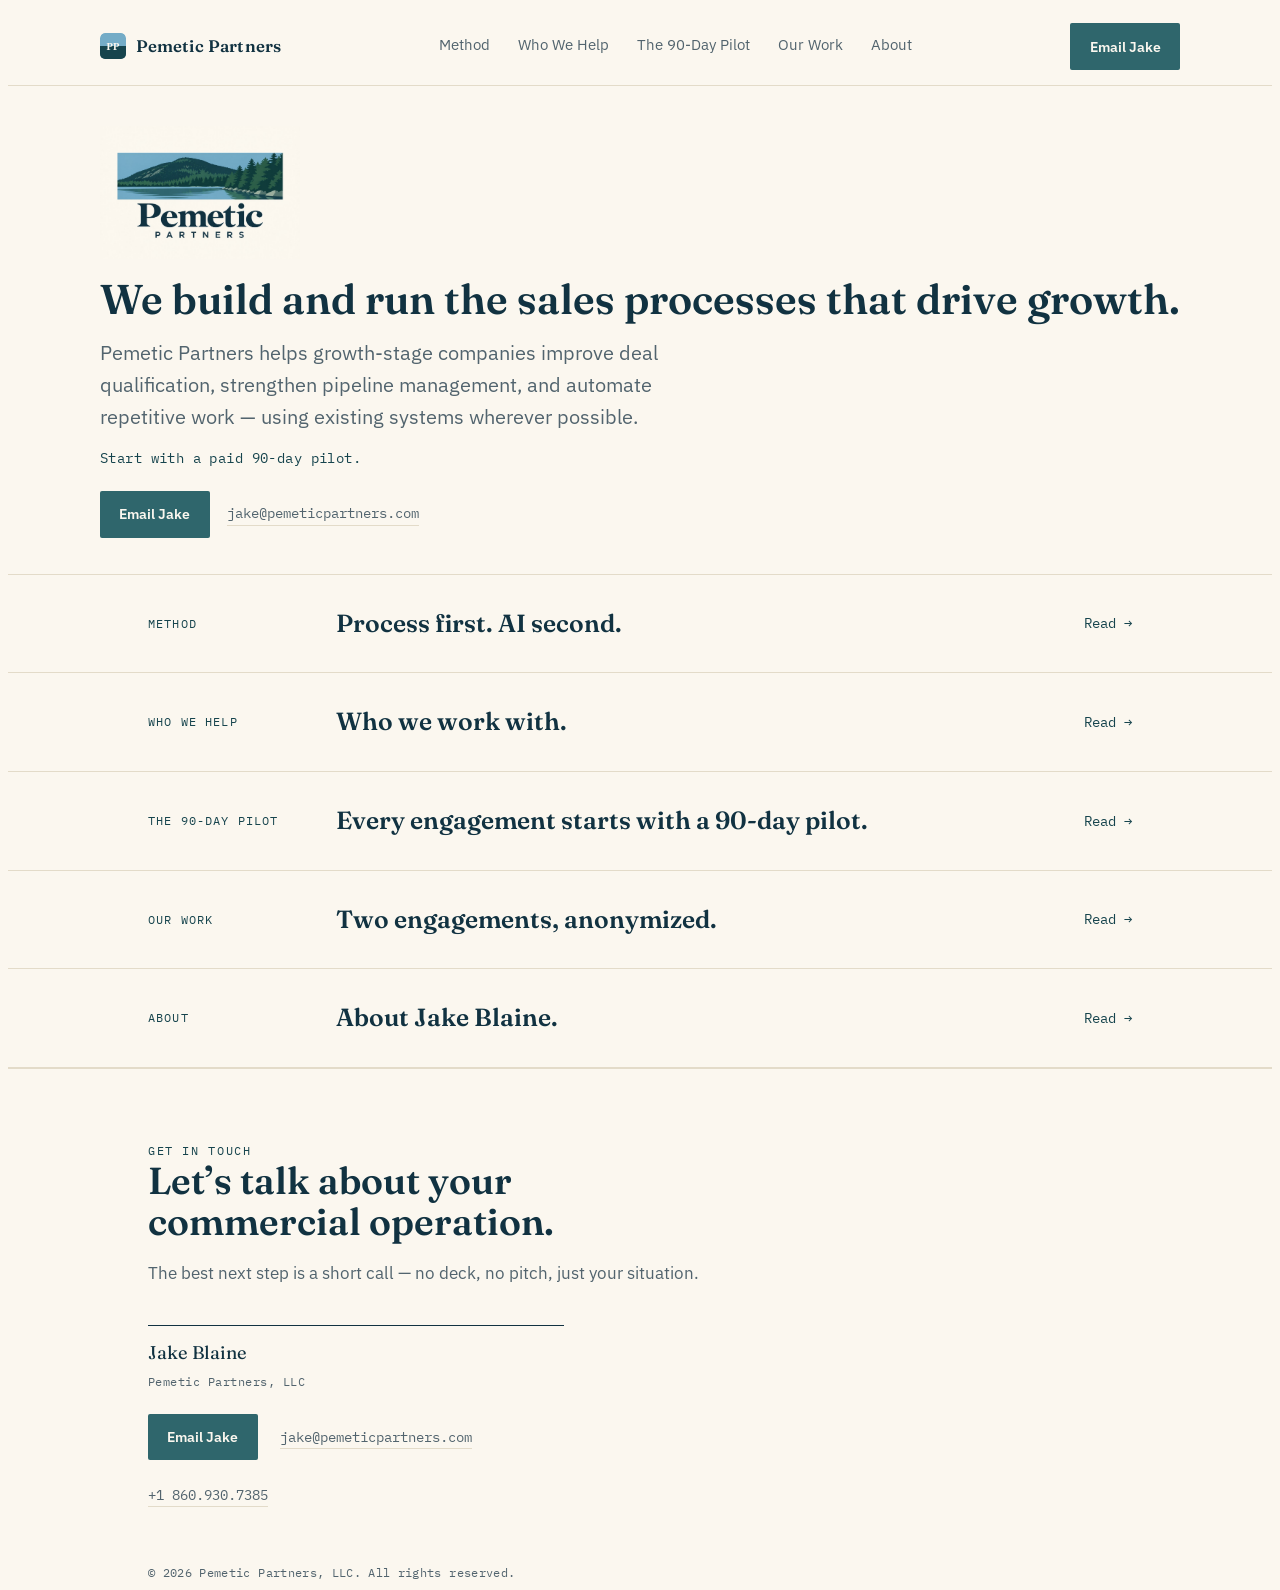
==== index.html @ e80853d9 "Add mobile menu, rename Scope/Engagement nav labels, Email Jake CTAs, shrink hero logo, new homepage" ====
<!DOCTYPE html>
<html lang="en">
<head>
<meta charset="UTF-8">
<meta name="viewport" content="width=device-width, initial-scale=1">
<title>Pemetic Partners</title>
<meta name="description" content="Pemetic Partners helps growth-stage companies improve deal qualification, strengthen pipeline management, and automate repetitive work. Start with a paid 90-day pilot.">
<link rel="icon" type="image/svg+xml" href="/favicon.svg">
<link rel="canonical" href="https://pemeticpartners.com/">
<meta property="og:type" content="website">
<meta property="og:url" content="https://pemeticpartners.com/">
<meta property="og:title" content="Pemetic Partners">
<meta property="og:description" content="We build and run the sales processes that drive growth. Start with a paid 90-day pilot.">
<meta property="og:image" content="https://pemeticpartners.com/og-image.jpg">
<meta name="twitter:card" content="summary_large_image">
<meta name="twitter:title" content="Pemetic Partners">
<meta name="twitter:description" content="We build and run the sales processes that drive growth. Start with a paid 90-day pilot.">
<meta name="twitter:image" content="https://pemeticpartners.com/og-image.jpg">
<link rel="stylesheet" href="https://fonts.googleapis.com/css2?family=Fraunces:ital,wght@0,400;0,500;0,600;0,700;1,500&family=IBM+Plex+Sans:wght@400;500;600&family=IBM+Plex+Mono:wght@400;500&display=swap">
<link rel="stylesheet" href="/style.css">
</head>
<body>

<nav class="nav">
  <input type="checkbox" id="menu-toggle" class="menu-toggle-input">
  <div class="shell nav-inner">
    <a class="wordmark" href="/">
      <svg width="26" height="26" viewBox="0 0 64 64" aria-hidden="true"><rect width="64" height="64" rx="12" fill="#74ACC7"/><rect y="32" width="64" height="32" fill="#16444D"/><text x="32" y="43" font-family="Georgia, 'Times New Roman', serif" font-weight="700" font-size="26" fill="#FBF7EF" text-anchor="middle">PP</text></svg>
      Pemetic Partners
    </a>
    <div class="navlinks">
      <a href="/method.html">Method</a>
      <a href="/scope.html">Who We Help</a>
      <a href="/engagement.html">The 90-Day Pilot</a>
      <a href="/work.html">Our Work</a>
      <a href="/about.html">About</a>
    </div>
    <div class="nav-actions">
      <a class="btn btn-primary" href="mailto:jake@pemeticpartners.com?subject=Intro%20call">Email Jake</a>
      <label for="menu-toggle" class="menu-toggle-btn" aria-label="Open menu"><span></span><span></span><span></span></label>
    </div>
  </div>
  <div class="mobile-menu">
    <a href="/method.html">Method</a>
    <a href="/scope.html">Who We Help</a>
    <a href="/engagement.html">The 90-Day Pilot</a>
    <a href="/work.html">Our Work</a>
    <a href="/about.html">About</a>
  </div>
</nav>

<main>
  <section class="hero shell">
    <img class="hero-logo" src="/logo.jpg" alt="Pemetic Partners" width="1100" height="733">
    <h1>We build and run the sales processes that drive growth.</h1>
    <p class="prose">Pemetic Partners helps growth-stage companies improve deal qualification, strengthen pipeline management, and automate repetitive work &mdash; using existing systems wherever possible.</p>
    <p class="hero-support">Start with a paid 90-day pilot.</p>
    <div class="hero-cta">
      <a class="btn btn-primary" href="mailto:jake@pemeticpartners.com?subject=Intro%20call">Email Jake</a>
      <a class="mail" href="mailto:jake@pemeticpartners.com">jake@pemeticpartners.com</a>
    </div>
  </section>

  <div class="teasers">
    <a class="teaser" href="/method.html">
      <div class="shell teaser-inner">
        <p class="exhibit-label">Method</p>
        <h2>Process first. AI second.</h2>
        <span class="teaser-arrow">Read &rarr;</span>
      </div>
    </a>
    <a class="teaser" href="/scope.html">
      <div class="shell teaser-inner">
        <p class="exhibit-label">Who We Help</p>
        <h2>Who we work with.</h2>
        <span class="teaser-arrow">Read &rarr;</span>
      </div>
    </a>
    <a class="teaser" href="/engagement.html">
      <div class="shell teaser-inner">
        <p class="exhibit-label">The 90-Day Pilot</p>
        <h2>Every engagement starts with a 90-day pilot.</h2>
        <span class="teaser-arrow">Read &rarr;</span>
      </div>
    </a>
    <a class="teaser" href="/work.html">
      <div class="shell teaser-inner">
        <p class="exhibit-label">Our Work</p>
        <h2>Two engagements, anonymized.</h2>
        <span class="teaser-arrow">Read &rarr;</span>
      </div>
    </a>
    <a class="teaser" href="/about.html">
      <div class="shell teaser-inner">
        <p class="exhibit-label">About</p>
        <h2>About Jake Blaine.</h2>
        <span class="teaser-arrow">Read &rarr;</span>
      </div>
    </a>
  </div>

  <section class="closing">
    <div class="shell">
      <p class="eyebrow">Get in touch</p>
      <h2>Let&rsquo;s talk about your commercial operation.</h2>
      <p class="prose">The best next step is a short call &mdash; no deck, no pitch, just your situation.</p>
      <div class="sig">
        <div class="sig-line">
          <p class="sig-name">Jake Blaine</p>
          <p class="sig-role">Pemetic Partners, LLC</p>
        </div>
        <div class="contact-links">
          <a class="btn btn-primary" href="mailto:jake@pemeticpartners.com?subject=Intro%20call">Email Jake</a>
          <a class="plain" href="mailto:jake@pemeticpartners.com">jake@pemeticpartners.com</a>
          <a class="plain" href="tel:+18609307385">+1&nbsp;860.930.7385</a>
        </div>
      </div>
    </div>
  </section>
</main>

<footer class="shell">
  <p>&copy; 2026 Pemetic Partners, LLC. All rights reserved.</p>
</footer>

</body>
</html>
---- style.css ----
:root{
  --bg:#FBF7EF;
  --bg-raised:#F1E9D8;
  --ink:#113241;
  --ink-soft:#52646E;
  --rule:#E3DBC9;
  --brass:#2F666C;
  --brass-strong:#16444D;
  --accent-wash:#DCE7E6;
  --on-brass:#FBF7EF;

  --font-display:'Fraunces','Iowan Old Style','Palatino Linotype',Georgia,serif;
  --font-body:'IBM Plex Sans',-apple-system,BlinkMacSystemFont,'Segoe UI',Roboto,Helvetica,Arial,sans-serif;
  --font-mono:'IBM Plex Mono',SFMono-Regular,Menlo,Consolas,'Liberation Mono',monospace;

  --fs-eyebrow:0.72rem;
  --fs-small:0.875rem;
  --fs-body:1.0625rem;
  --fs-lead:1.22rem;
  --fs-h2:clamp(1.55rem,1.15rem + 1.7vw,2.35rem);
  --fs-h1:clamp(1.75rem,1.4rem + 1.6vw,2.6rem);
  --fs-stat:clamp(1.9rem,1.5rem + 1.4vw,2.6rem);
}
@media (prefers-color-scheme: dark){
  :root:not([data-theme="light"]){
    --bg:#0F1D24;
    --bg-raised:#172930;
    --ink:#EDE7DA;
    --ink-soft:#A9BCC2;
    --rule:#2A3F47;
    --brass:#6FB0AE;
    --brass-strong:#8FCCC0;
    --accent-wash:#1B2E33;
    --on-brass:#0F1D24;
  }
}
:root[data-theme="dark"]{
  --bg:#0F1D24;
  --bg-raised:#172930;
  --ink:#EDE7DA;
  --ink-soft:#A9BCC2;
  --rule:#2A3F47;
  --brass:#6FB0AE;
  --brass-strong:#8FCCC0;
  --accent-wash:#1B2E33;
  --on-brass:#0F1D24;
}

*{box-sizing:border-box;}
body{
  background:var(--bg);
  color:var(--ink);
  font-family:var(--font-body);
  font-size:var(--fs-body);
  line-height:1.65;
  -webkit-font-smoothing:antialiased;
}
h1,h2,h3{
  font-family:var(--font-display);
  color:var(--ink);
  text-wrap:balance;
  line-height:1.1;
  margin:0;
}
h1{font-size:var(--fs-h1);font-weight:600;}
h2{font-size:var(--fs-h2);font-weight:600;}
h3{font-size:clamp(1.15rem,1rem + 0.6vw,1.4rem);font-weight:500;}
p{margin:0;}
a{color:inherit;}
a:focus-visible,button:focus-visible{outline:2px solid var(--brass-strong);outline-offset:3px;}
.prose{max-width:38rem;}
.prose + .prose{margin-top:1.1rem;}

.eyebrow{
  font-family:var(--font-mono);
  font-size:var(--fs-eyebrow);
  letter-spacing:0.14em;
  text-transform:uppercase;
  color:var(--brass-strong);
}

.shell{max-width:1080px;margin:0 auto;padding:0 clamp(1.25rem,4vw,3rem);}

/* ---------- nav ---------- */
.nav{
  position:sticky;top:0;z-index:10;
  background:var(--bg);
  border-bottom:1px solid var(--rule);
}
.nav-inner{
  display:flex;align-items:center;justify-content:space-between;
  padding:0.95rem 0;
}
.wordmark{
  font-family:var(--font-display);font-weight:600;font-size:1.05rem;
  letter-spacing:0.01em;text-decoration:none;
  display:inline-flex;align-items:center;gap:0.6rem;
}
.wordmark svg{flex:none;border-radius:5px;}
.hero-logo{width:200px;max-width:55%;height:auto;display:block;margin-bottom:1.1rem;border-radius:2px;}
.navlinks{display:flex;gap:1.75rem;align-items:center;font-size:0.92rem;}
.navlinks a{text-decoration:none;color:var(--ink-soft);position:relative;padding-bottom:0.2rem;}
.navlinks a::after{
  content:"";position:absolute;left:0;right:0;bottom:0;height:1px;
  background:var(--brass-strong);transform:scaleX(0);transform-origin:left;
  transition:transform 0.2s ease;
}
.navlinks a:hover::after,.navlinks a:focus-visible::after,.navlinks a[aria-current="page"]::after{transform:scaleX(1);}
.navlinks a[aria-current="page"]{color:var(--ink);}

/* ---------- mobile menu ---------- */
.nav-actions{display:flex;align-items:center;gap:1rem;}
.menu-toggle-input{display:none;}
.menu-toggle-btn{
  display:none;flex-direction:column;justify-content:center;gap:5px;
  width:32px;height:32px;cursor:pointer;flex:none;
}
.menu-toggle-btn span{display:block;height:2px;width:100%;background:var(--ink);border-radius:1px;transition:transform 0.2s ease,opacity 0.2s ease;}
.mobile-menu{display:none;flex-direction:column;border-top:1px solid var(--rule);}
.mobile-menu a{
  padding:0.95rem clamp(1.25rem,4vw,3rem);text-decoration:none;color:var(--ink);
  border-bottom:1px solid var(--rule);font-size:1rem;
}
.mobile-menu a[aria-current="page"]{color:var(--brass-strong);font-weight:600;}
.menu-toggle-input:checked ~ .mobile-menu{display:flex;}
.menu-toggle-input:checked ~ .shell .menu-toggle-btn span:nth-child(1){transform:translateY(7px) rotate(45deg);}
.menu-toggle-input:checked ~ .shell .menu-toggle-btn span:nth-child(2){opacity:0;}
.menu-toggle-input:checked ~ .shell .menu-toggle-btn span:nth-child(3){transform:translateY(-7px) rotate(-45deg);}

@media (max-width:760px){
  .navlinks{display:none;}
  .menu-toggle-btn{display:flex;}
}

.btn{
  font-family:var(--font-body);font-size:0.9rem;font-weight:600;
  text-decoration:none;display:inline-flex;align-items:center;gap:0.5rem;
  padding:0.65rem 1.15rem;border-radius:2px;border:1px solid transparent;
  transition:background 0.18s ease,color 0.18s ease,border-color 0.18s ease;
  white-space:nowrap;
}
.btn-primary{background:var(--brass);color:var(--on-brass);}
.btn-primary:hover{background:var(--brass-strong);color:var(--on-brass);}
.btn-ghost{background:transparent;color:var(--ink);border-color:var(--rule);}
.btn-ghost:hover{border-color:var(--brass-strong);color:var(--brass-strong);}

/* ---------- hero ---------- */
.hero{position:relative;padding:clamp(1.5rem,4vw,2.5rem) 0 clamp(1.5rem,3.5vw,2.25rem);}
.hero-eyebrow{opacity:0;animation:rise 0.6s ease-out 0.05s forwards;}
.hero h1{margin-top:0.6rem;max-width:42ch;opacity:0;animation:rise 0.6s ease-out 0.18s forwards;}
.hero .prose{margin-top:0.9rem;font-size:var(--fs-lead);color:var(--ink-soft);opacity:0;animation:rise 0.6s ease-out 0.3s forwards;}
.hero-support{
  margin-top:0.85rem;font-family:var(--font-mono);font-size:0.88rem;
  letter-spacing:0.03em;color:var(--brass-strong);opacity:0;animation:rise 0.6s ease-out 0.36s forwards;
}
.hero-cta{margin-top:1.3rem;display:flex;flex-wrap:wrap;gap:1.1rem;align-items:center;opacity:0;animation:rise 0.6s ease-out 0.42s forwards;}
.hero-cta .mail{font-family:var(--font-mono);font-size:0.88rem;color:var(--ink-soft);text-decoration:none;border-bottom:1px solid var(--rule);}
.hero-cta .mail:hover{color:var(--brass-strong);border-color:var(--brass-strong);}
@keyframes rise{from{opacity:0;transform:translateY(10px);}to{opacity:1;transform:translateY(0);}}
@media (prefers-reduced-motion: reduce){
  .hero-eyebrow,.hero h1,.hero .prose,.hero-cta{animation:none;opacity:1;}
}

/* ---------- exhibits ---------- */
.exhibit{border-top:1px solid var(--rule);padding:clamp(2.4rem,6vw,3.6rem) 0;}
.exhibit-grid{display:grid;grid-template-columns:140px minmax(0,1fr);gap:clamp(1.5rem,4vw,3rem);}
@media (max-width:760px){ .exhibit-grid{grid-template-columns:1fr;gap:1rem;} }
.exhibit-label{font-family:var(--font-mono);font-size:0.72rem;letter-spacing:0.1em;text-transform:uppercase;color:var(--brass-strong);line-height:1.5;}
.exhibit h2{margin-bottom:1rem;}

/* ---------- page header (subpages) ---------- */
.page-header{padding:clamp(2.8rem,7vw,4.5rem) 0 clamp(1.5rem,4vw,2rem);}
.page-header .eyebrow{margin-bottom:0.7rem;}
.back-link{
  display:inline-block;margin-top:1.6rem;font-family:var(--font-mono);font-size:0.85rem;
  color:var(--ink-soft);text-decoration:none;border-bottom:1px solid var(--rule);
}
.back-link:hover{color:var(--brass-strong);border-color:var(--brass-strong);}

/* ---------- home teaser list ---------- */
.teasers{border-top:1px solid var(--rule);}
.teaser{
  border-bottom:1px solid var(--rule);
  padding:clamp(1.6rem,4vw,2.2rem) 0;
  text-decoration:none;display:block;color:inherit;
}
.teaser-inner{
  display:grid;grid-template-columns:140px minmax(0,1fr) auto;
  grid-template-areas:"label h2 arrow";
  gap:clamp(1.5rem,4vw,3rem);align-items:center;
}
.teaser-inner > .exhibit-label{grid-area:label;}
.teaser-inner > h2{grid-area:h2;}
.teaser-inner > .teaser-arrow{grid-area:arrow;}
@media (max-width:760px){
  .teaser-inner{
    grid-template-columns:1fr auto;
    grid-template-areas:"label label" "h2 arrow";
    gap:0.35rem 0.75rem;
  }
}
.teaser h2{font-size:clamp(1.2rem,1rem + 1vw,1.55rem);transition:color 0.18s ease;}
.teaser:hover h2{color:var(--brass-strong);}
.teaser-arrow{font-family:var(--font-mono);font-size:0.85rem;color:var(--brass-strong);white-space:nowrap;}

/* scope */
.scope-list{list-style:none;margin:0.4rem 0 0;padding:0;max-width:42rem;display:flex;flex-direction:column;gap:0.85rem;}
.scope-list li{display:grid;grid-template-columns:1.1rem 1fr;gap:0.7rem;color:var(--ink-soft);}
.scope-list li::before{content:"—";font-family:var(--font-mono);color:var(--brass-strong);}

/* engagement */
.stamp{
  margin:1.7rem 0 1.7rem;max-width:42rem;
  border:1px solid var(--rule);border-left:3px solid var(--brass);
  background:var(--bg-raised);padding:1.15rem 1.35rem;
}
.stamp p{font-style:italic;color:var(--ink);font-size:1.02rem;line-height:1.55;}

/* proof */
.case{margin-top:0;padding-top:2.2rem;}
.case + .case{margin-top:2.6rem;border-top:1px solid var(--rule);padding-top:2.6rem;}
.case-tag{font-family:var(--font-mono);font-size:0.72rem;letter-spacing:0.08em;text-transform:uppercase;color:var(--ink-soft);}
.case h3{margin-top:0.55rem;font-size:1.3rem;max-width:36ch;}
.stat-row{display:flex;flex-wrap:wrap;gap:2.2rem;margin:1.3rem 0 1.5rem;}
.stat{border-top:1px solid var(--brass);padding-top:0.5rem;min-width:9rem;}
.stat b{display:block;font-family:var(--font-mono);font-variant-numeric:tabular-nums;font-size:var(--fs-stat);color:var(--ink);font-weight:500;}
.stat span{display:block;font-size:var(--fs-small);color:var(--ink-soft);margin-top:0.2rem;}
.case p{max-width:44rem;color:var(--ink-soft);margin-top:1rem;}
.note{
  margin-top:1.1rem;max-width:44rem;padding-left:1rem;border-left:2px solid var(--brass);
}
.note p{font-style:italic;color:var(--ink-soft);}
.note .tag{font-family:var(--font-mono);font-size:0.68rem;letter-spacing:0.1em;text-transform:uppercase;color:var(--brass-strong);display:block;margin-bottom:0.35rem;font-style:normal;}

/* principal */
.principal p{max-width:42rem;}
.principal-body{display:flex;gap:2rem;align-items:flex-start;flex-wrap:wrap;}
.principal-photo{width:150px;flex:none;border-radius:2px;filter:grayscale(0.15);}
.principal-text{flex:1 1 26rem;min-width:0;}

/* signature / contact */
.closing{border-top:1px solid var(--rule);padding:clamp(3rem,7vw,4.5rem) 0 clamp(2.5rem,5vw,3.5rem);}
.closing h2{max-width:20ch;}
.closing .prose{margin-top:1rem;color:var(--ink-soft);}
.sig{margin-top:2.4rem;max-width:26rem;}
.sig-line{border-top:1px solid var(--ink);padding-top:0.75rem;}
.sig-name{font-family:var(--font-display);font-size:1.15rem;}
.sig-role{font-family:var(--font-mono);font-size:0.78rem;color:var(--ink-soft);letter-spacing:0.04em;margin-top:0.15rem;}
.contact-links{margin-top:1.4rem;display:flex;flex-wrap:wrap;gap:1.4rem;align-items:center;}
.contact-links a.plain{font-family:var(--font-mono);font-size:0.9rem;color:var(--ink-soft);text-decoration:none;border-bottom:1px solid var(--rule);}
.contact-links a.plain:hover{color:var(--brass-strong);border-color:var(--brass-strong);}

footer{padding:1.6rem 0 2.4rem;}
footer p{font-family:var(--font-mono);font-size:0.72rem;color:var(--ink-soft);letter-spacing:0.03em;}
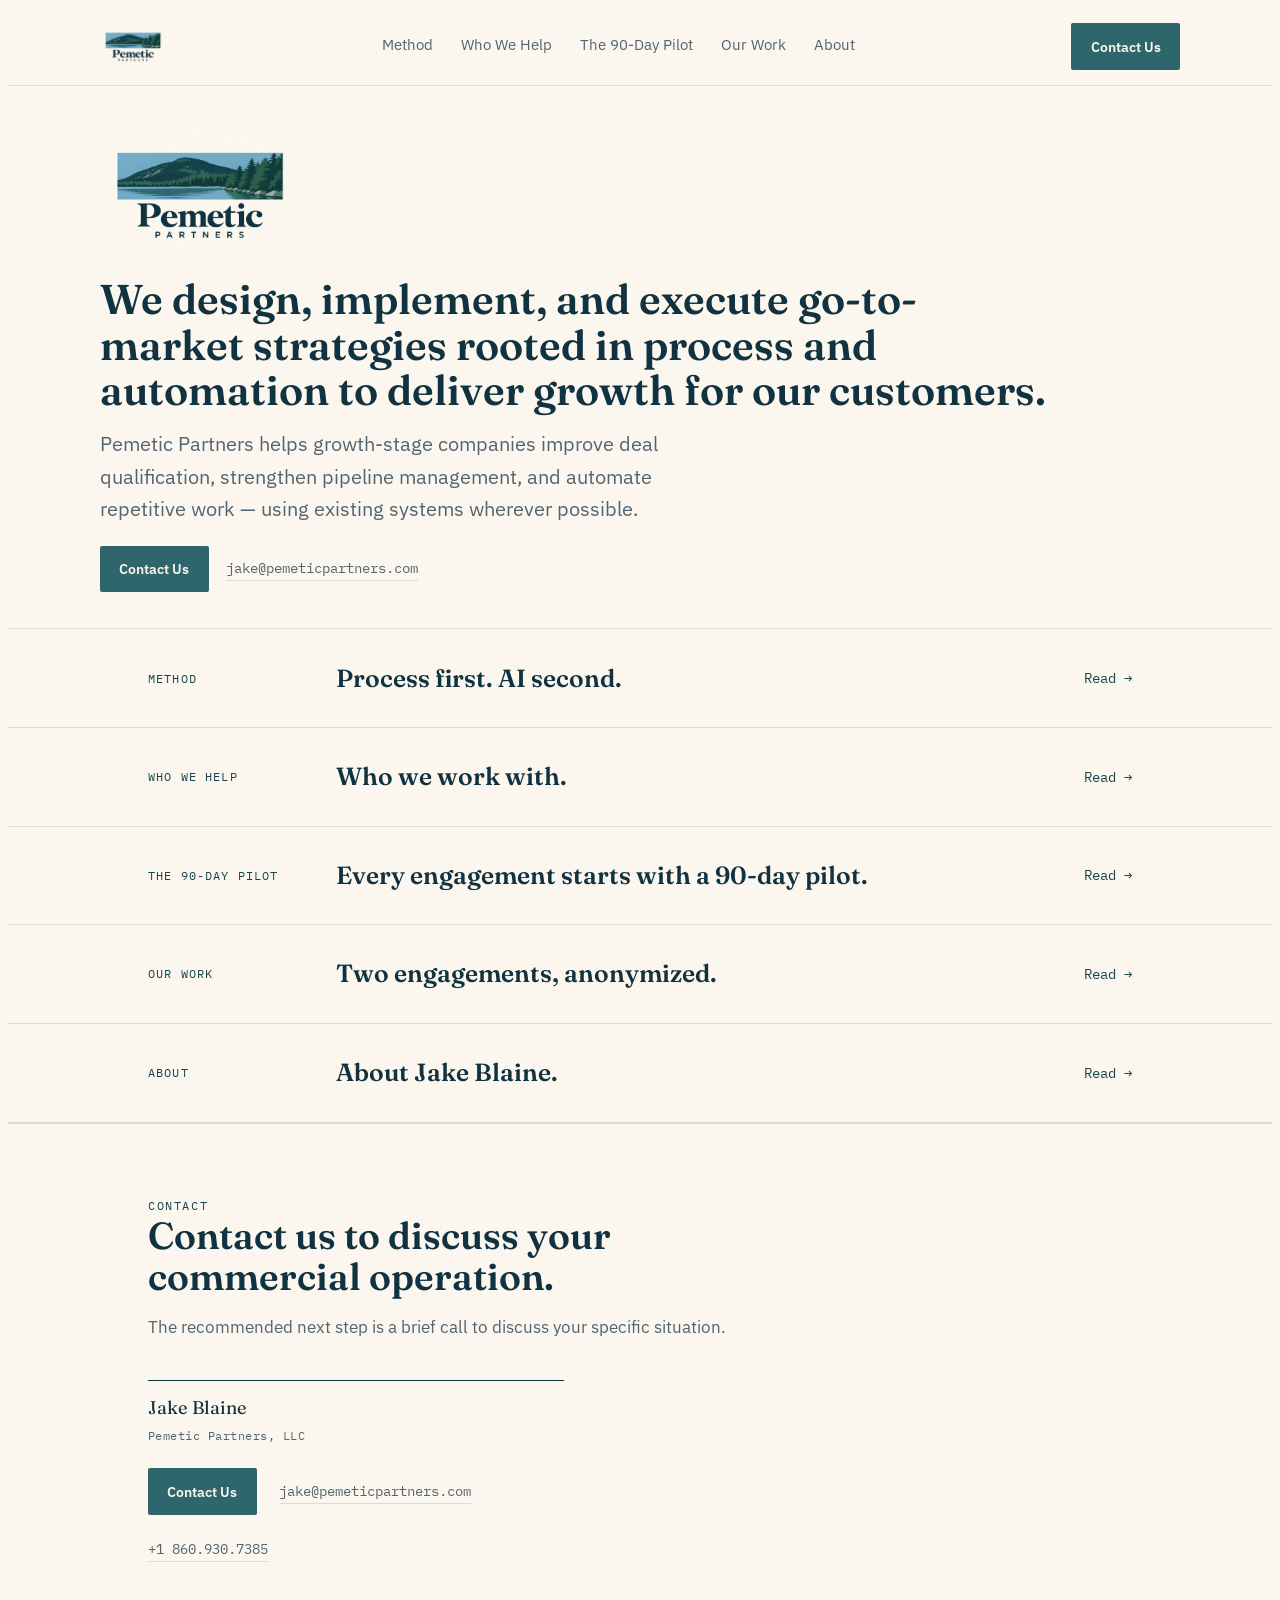
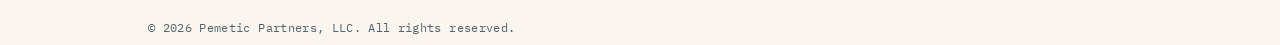
==== commit 1460a9c6: "Swap nav monogram for full logo, Contact Us CTAs, new headline, move pilot line off homepage, formal" ====
--- a/index.html
+++ b/index.html
@@ -4,17 +4,17 @@
 <meta charset="UTF-8">
 <meta name="viewport" content="width=device-width, initial-scale=1">
 <title>Pemetic Partners</title>
-<meta name="description" content="Pemetic Partners helps growth-stage companies improve deal qualification, strengthen pipeline management, and automate repetitive work. Start with a paid 90-day pilot.">
+<meta name="description" content="Pemetic Partners helps growth-stage companies improve deal qualification, strengthen pipeline management, and automate repetitive work — using existing systems wherever possible.">
 <link rel="icon" type="image/svg+xml" href="/favicon.svg">
 <link rel="canonical" href="https://pemeticpartners.com/">
 <meta property="og:type" content="website">
 <meta property="og:url" content="https://pemeticpartners.com/">
 <meta property="og:title" content="Pemetic Partners">
-<meta property="og:description" content="We build and run the sales processes that drive growth. Start with a paid 90-day pilot.">
+<meta property="og:description" content="We design, implement, and execute go-to-market strategies rooted in process and automation to deliver growth for our customers.">
 <meta property="og:image" content="https://pemeticpartners.com/og-image.jpg">
 <meta name="twitter:card" content="summary_large_image">
 <meta name="twitter:title" content="Pemetic Partners">
-<meta name="twitter:description" content="We build and run the sales processes that drive growth. Start with a paid 90-day pilot.">
+<meta name="twitter:description" content="We design, implement, and execute go-to-market strategies rooted in process and automation to deliver growth for our customers.">
 <meta name="twitter:image" content="https://pemeticpartners.com/og-image.jpg">
 <link rel="stylesheet" href="https://fonts.googleapis.com/css2?family=Fraunces:ital,wght@0,400;0,500;0,600;0,700;1,500&family=IBM+Plex+Sans:wght@400;500;600&family=IBM+Plex+Mono:wght@400;500&display=swap">
 <link rel="stylesheet" href="/style.css">
@@ -25,8 +25,7 @@
   <input type="checkbox" id="menu-toggle" class="menu-toggle-input">
   <div class="shell nav-inner">
     <a class="wordmark" href="/">
-      <svg width="26" height="26" viewBox="0 0 64 64" aria-hidden="true"><rect width="64" height="64" rx="12" fill="#74ACC7"/><rect y="32" width="64" height="32" fill="#16444D"/><text x="32" y="43" font-family="Georgia, 'Times New Roman', serif" font-weight="700" font-size="26" fill="#FBF7EF" text-anchor="middle">PP</text></svg>
-      Pemetic Partners
+      <img class="nav-logo" src="/logo.jpg" alt="Pemetic Partners" width="66" height="44">
     </a>
     <div class="navlinks">
       <a href="/method.html">Method</a>
@@ -36,7 +35,7 @@
       <a href="/about.html">About</a>
     </div>
     <div class="nav-actions">
-      <a class="btn btn-primary" href="mailto:jake@pemeticpartners.com?subject=Intro%20call">Email Jake</a>
+      <a class="btn btn-primary" href="mailto:jake@pemeticpartners.com?subject=Intro%20call">Contact Us</a>
       <label for="menu-toggle" class="menu-toggle-btn" aria-label="Open menu"><span></span><span></span><span></span></label>
     </div>
   </div>
@@ -52,11 +51,10 @@
 <main>
   <section class="hero shell">
     <img class="hero-logo" src="/logo.jpg" alt="Pemetic Partners" width="1100" height="733">
-    <h1>We build and run the sales processes that drive growth.</h1>
+    <h1>We design, implement, and execute go-to-market strategies rooted in process and automation to deliver growth for our customers.</h1>
     <p class="prose">Pemetic Partners helps growth-stage companies improve deal qualification, strengthen pipeline management, and automate repetitive work &mdash; using existing systems wherever possible.</p>
-    <p class="hero-support">Start with a paid 90-day pilot.</p>
     <div class="hero-cta">
-      <a class="btn btn-primary" href="mailto:jake@pemeticpartners.com?subject=Intro%20call">Email Jake</a>
+      <a class="btn btn-primary" href="mailto:jake@pemeticpartners.com?subject=Intro%20call">Contact Us</a>
       <a class="mail" href="mailto:jake@pemeticpartners.com">jake@pemeticpartners.com</a>
     </div>
   </section>
@@ -101,16 +99,16 @@
 
   <section class="closing">
     <div class="shell">
-      <p class="eyebrow">Get in touch</p>
-      <h2>Let&rsquo;s talk about your commercial operation.</h2>
-      <p class="prose">The best next step is a short call &mdash; no deck, no pitch, just your situation.</p>
+      <p class="eyebrow">Contact</p>
+      <h2>Contact us to discuss your commercial operation.</h2>
+      <p class="prose">The recommended next step is a brief call to discuss your specific situation.</p>
       <div class="sig">
         <div class="sig-line">
           <p class="sig-name">Jake Blaine</p>
           <p class="sig-role">Pemetic Partners, LLC</p>
         </div>
         <div class="contact-links">
-          <a class="btn btn-primary" href="mailto:jake@pemeticpartners.com?subject=Intro%20call">Email Jake</a>
+          <a class="btn btn-primary" href="mailto:jake@pemeticpartners.com?subject=Intro%20call">Contact Us</a>
           <a class="plain" href="mailto:jake@pemeticpartners.com">jake@pemeticpartners.com</a>
           <a class="plain" href="tel:+18609307385">+1&nbsp;860.930.7385</a>
         </div>
--- a/style.css
+++ b/style.css
@@ -96,7 +96,7 @@
   letter-spacing:0.01em;text-decoration:none;
   display:inline-flex;align-items:center;gap:0.6rem;
 }
-.wordmark svg{flex:none;border-radius:5px;}
+.nav-logo{height:44px;width:auto;display:block;flex:none;}
 .hero-logo{width:200px;max-width:55%;height:auto;display:block;margin-bottom:1.1rem;border-radius:2px;}
 .navlinks{display:flex;gap:1.75rem;align-items:center;font-size:0.92rem;}
 .navlinks a{text-decoration:none;color:var(--ink-soft);position:relative;padding-bottom:0.2rem;}
@@ -147,12 +147,8 @@
 /* ---------- hero ---------- */
 .hero{position:relative;padding:clamp(1.5rem,4vw,2.5rem) 0 clamp(1.5rem,3.5vw,2.25rem);}
 .hero-eyebrow{opacity:0;animation:rise 0.6s ease-out 0.05s forwards;}
-.hero h1{margin-top:0.6rem;max-width:42ch;opacity:0;animation:rise 0.6s ease-out 0.18s forwards;}
+.hero h1{margin-top:0.6rem;max-width:50ch;opacity:0;animation:rise 0.6s ease-out 0.18s forwards;}
 .hero .prose{margin-top:0.9rem;font-size:var(--fs-lead);color:var(--ink-soft);opacity:0;animation:rise 0.6s ease-out 0.3s forwards;}
-.hero-support{
-  margin-top:0.85rem;font-family:var(--font-mono);font-size:0.88rem;
-  letter-spacing:0.03em;color:var(--brass-strong);opacity:0;animation:rise 0.6s ease-out 0.36s forwards;
-}
 .hero-cta{margin-top:1.3rem;display:flex;flex-wrap:wrap;gap:1.1rem;align-items:center;opacity:0;animation:rise 0.6s ease-out 0.42s forwards;}
 .hero-cta .mail{font-family:var(--font-mono);font-size:0.88rem;color:var(--ink-soft);text-decoration:none;border-bottom:1px solid var(--rule);}
 .hero-cta .mail:hover{color:var(--brass-strong);border-color:var(--brass-strong);}
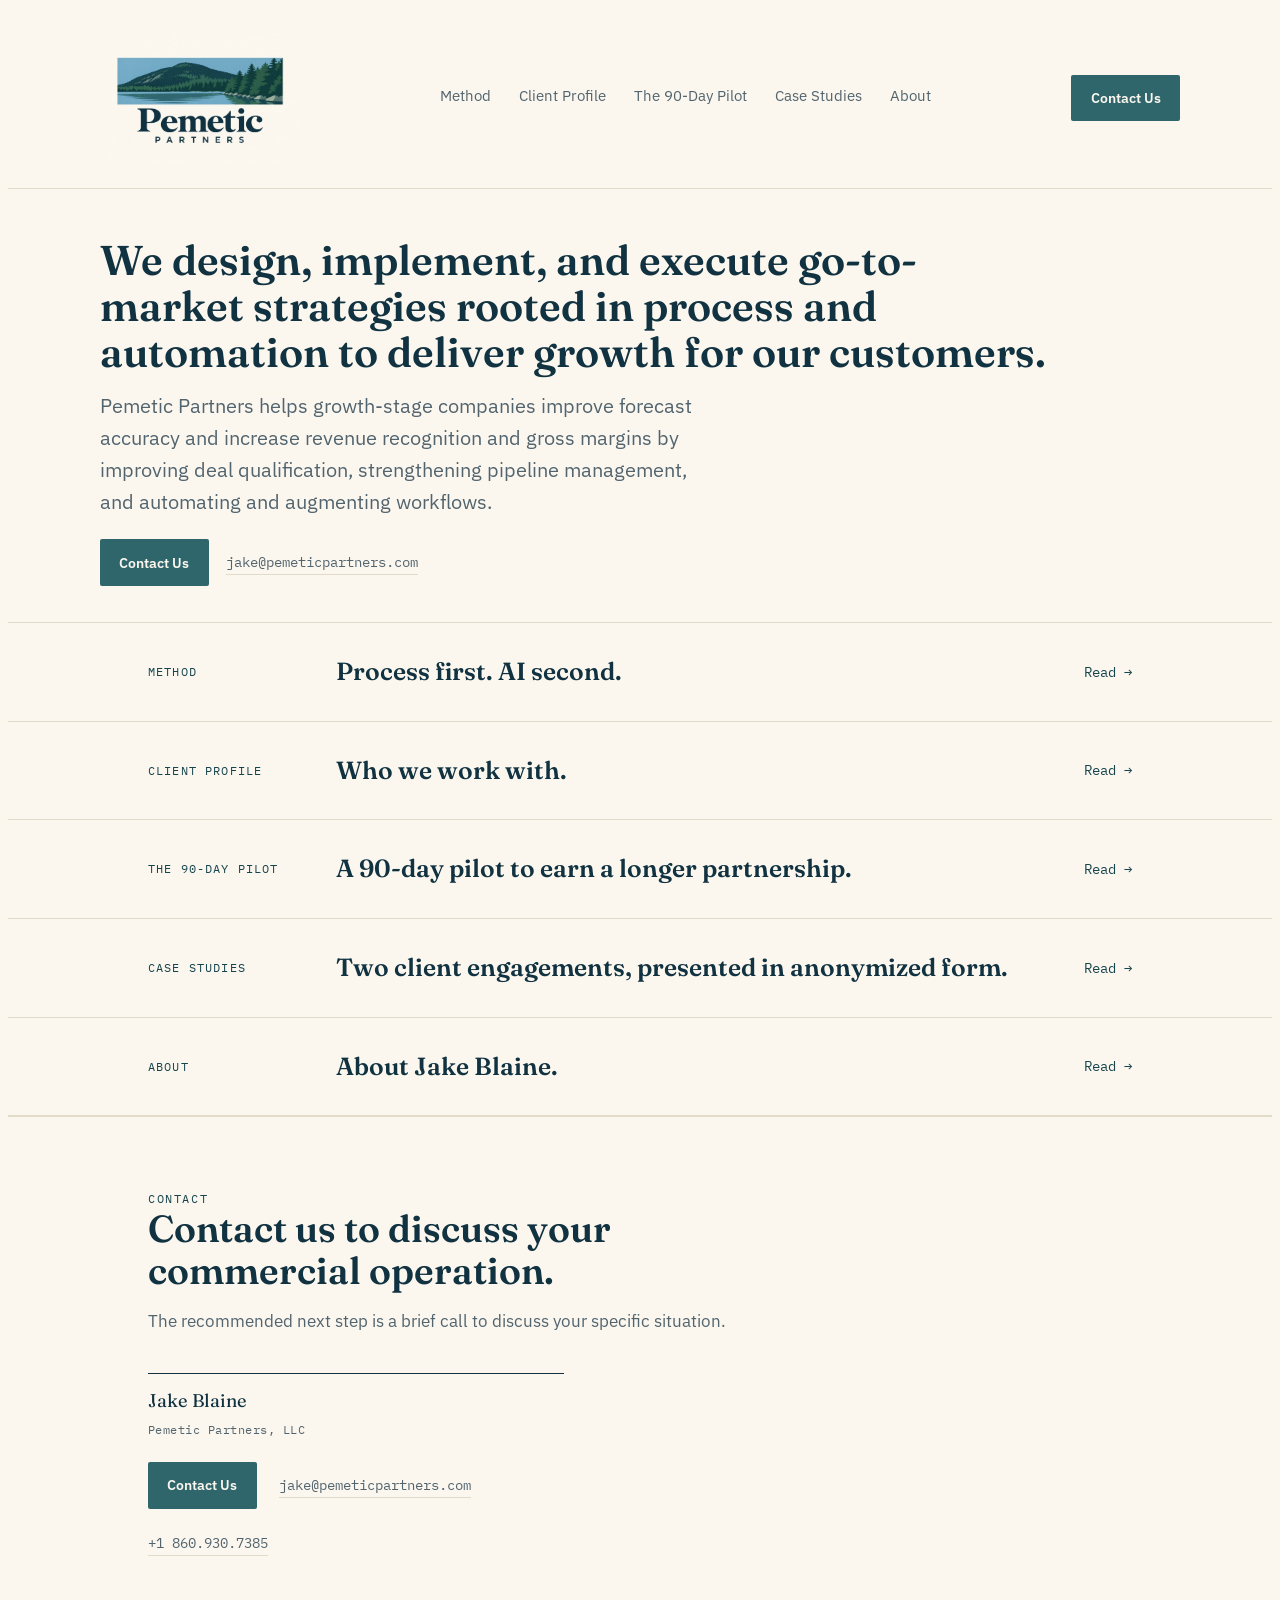
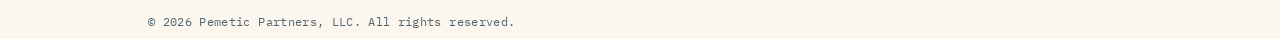
==== commit 5b1bfa9a: "Remove duplicate hero logo, enlarge nav logo; rename Who We Help->Client Profile, Our Work->Case Stu" ====
--- a/index.html
+++ b/index.html
@@ -4,7 +4,7 @@
 <meta charset="UTF-8">
 <meta name="viewport" content="width=device-width, initial-scale=1">
 <title>Pemetic Partners</title>
-<meta name="description" content="Pemetic Partners helps growth-stage companies improve deal qualification, strengthen pipeline management, and automate repetitive work — using existing systems wherever possible.">
+<meta name="description" content="Pemetic Partners helps growth-stage companies improve forecast accuracy and increase revenue recognition and gross margins by improving deal qualification, strengthening pipeline management, and automating and augmenting workflows.">
 <link rel="icon" type="image/svg+xml" href="/favicon.svg">
 <link rel="canonical" href="https://pemeticpartners.com/">
 <meta property="og:type" content="website">
@@ -29,9 +29,9 @@
     </a>
     <div class="navlinks">
       <a href="/method.html">Method</a>
-      <a href="/scope.html">Who We Help</a>
+      <a href="/scope.html">Client Profile</a>
       <a href="/engagement.html">The 90-Day Pilot</a>
-      <a href="/work.html">Our Work</a>
+      <a href="/work.html">Case Studies</a>
       <a href="/about.html">About</a>
     </div>
     <div class="nav-actions">
@@ -41,18 +41,17 @@
   </div>
   <div class="mobile-menu">
     <a href="/method.html">Method</a>
-    <a href="/scope.html">Who We Help</a>
+    <a href="/scope.html">Client Profile</a>
     <a href="/engagement.html">The 90-Day Pilot</a>
-    <a href="/work.html">Our Work</a>
+    <a href="/work.html">Case Studies</a>
     <a href="/about.html">About</a>
   </div>
 </nav>
 
 <main>
   <section class="hero shell">
-    <img class="hero-logo" src="/logo.jpg" alt="Pemetic Partners" width="1100" height="733">
     <h1>We design, implement, and execute go-to-market strategies rooted in process and automation to deliver growth for our customers.</h1>
-    <p class="prose">Pemetic Partners helps growth-stage companies improve deal qualification, strengthen pipeline management, and automate repetitive work &mdash; using existing systems wherever possible.</p>
+    <p class="prose">Pemetic Partners helps growth-stage companies improve forecast accuracy and increase revenue recognition and gross margins by improving deal qualification, strengthening pipeline management, and automating and augmenting workflows.</p>
     <div class="hero-cta">
       <a class="btn btn-primary" href="mailto:jake@pemeticpartners.com?subject=Intro%20call">Contact Us</a>
       <a class="mail" href="mailto:jake@pemeticpartners.com">jake@pemeticpartners.com</a>
@@ -69,7 +68,7 @@
     </a>
     <a class="teaser" href="/scope.html">
       <div class="shell teaser-inner">
-        <p class="exhibit-label">Who We Help</p>
+        <p class="exhibit-label">Client Profile</p>
         <h2>Who we work with.</h2>
         <span class="teaser-arrow">Read &rarr;</span>
       </div>
@@ -77,14 +76,14 @@
     <a class="teaser" href="/engagement.html">
       <div class="shell teaser-inner">
         <p class="exhibit-label">The 90-Day Pilot</p>
-        <h2>Every engagement starts with a 90-day pilot.</h2>
+        <h2>A 90-day pilot to earn a longer partnership.</h2>
         <span class="teaser-arrow">Read &rarr;</span>
       </div>
     </a>
     <a class="teaser" href="/work.html">
       <div class="shell teaser-inner">
-        <p class="exhibit-label">Our Work</p>
-        <h2>Two engagements, anonymized.</h2>
+        <p class="exhibit-label">Case Studies</p>
+        <h2>Two client engagements, presented in anonymized form.</h2>
         <span class="teaser-arrow">Read &rarr;</span>
       </div>
     </a>
--- a/style.css
+++ b/style.css
@@ -96,8 +96,7 @@
   letter-spacing:0.01em;text-decoration:none;
   display:inline-flex;align-items:center;gap:0.6rem;
 }
-.nav-logo{height:44px;width:auto;display:block;flex:none;}
-.hero-logo{width:200px;max-width:55%;height:auto;display:block;margin-bottom:1.1rem;border-radius:2px;}
+.nav-logo{width:200px;max-width:40vw;height:auto;display:block;flex:none;padding:0.5rem 0;}
 .navlinks{display:flex;gap:1.75rem;align-items:center;font-size:0.92rem;}
 .navlinks a{text-decoration:none;color:var(--ink-soft);position:relative;padding-bottom:0.2rem;}
 .navlinks a::after{
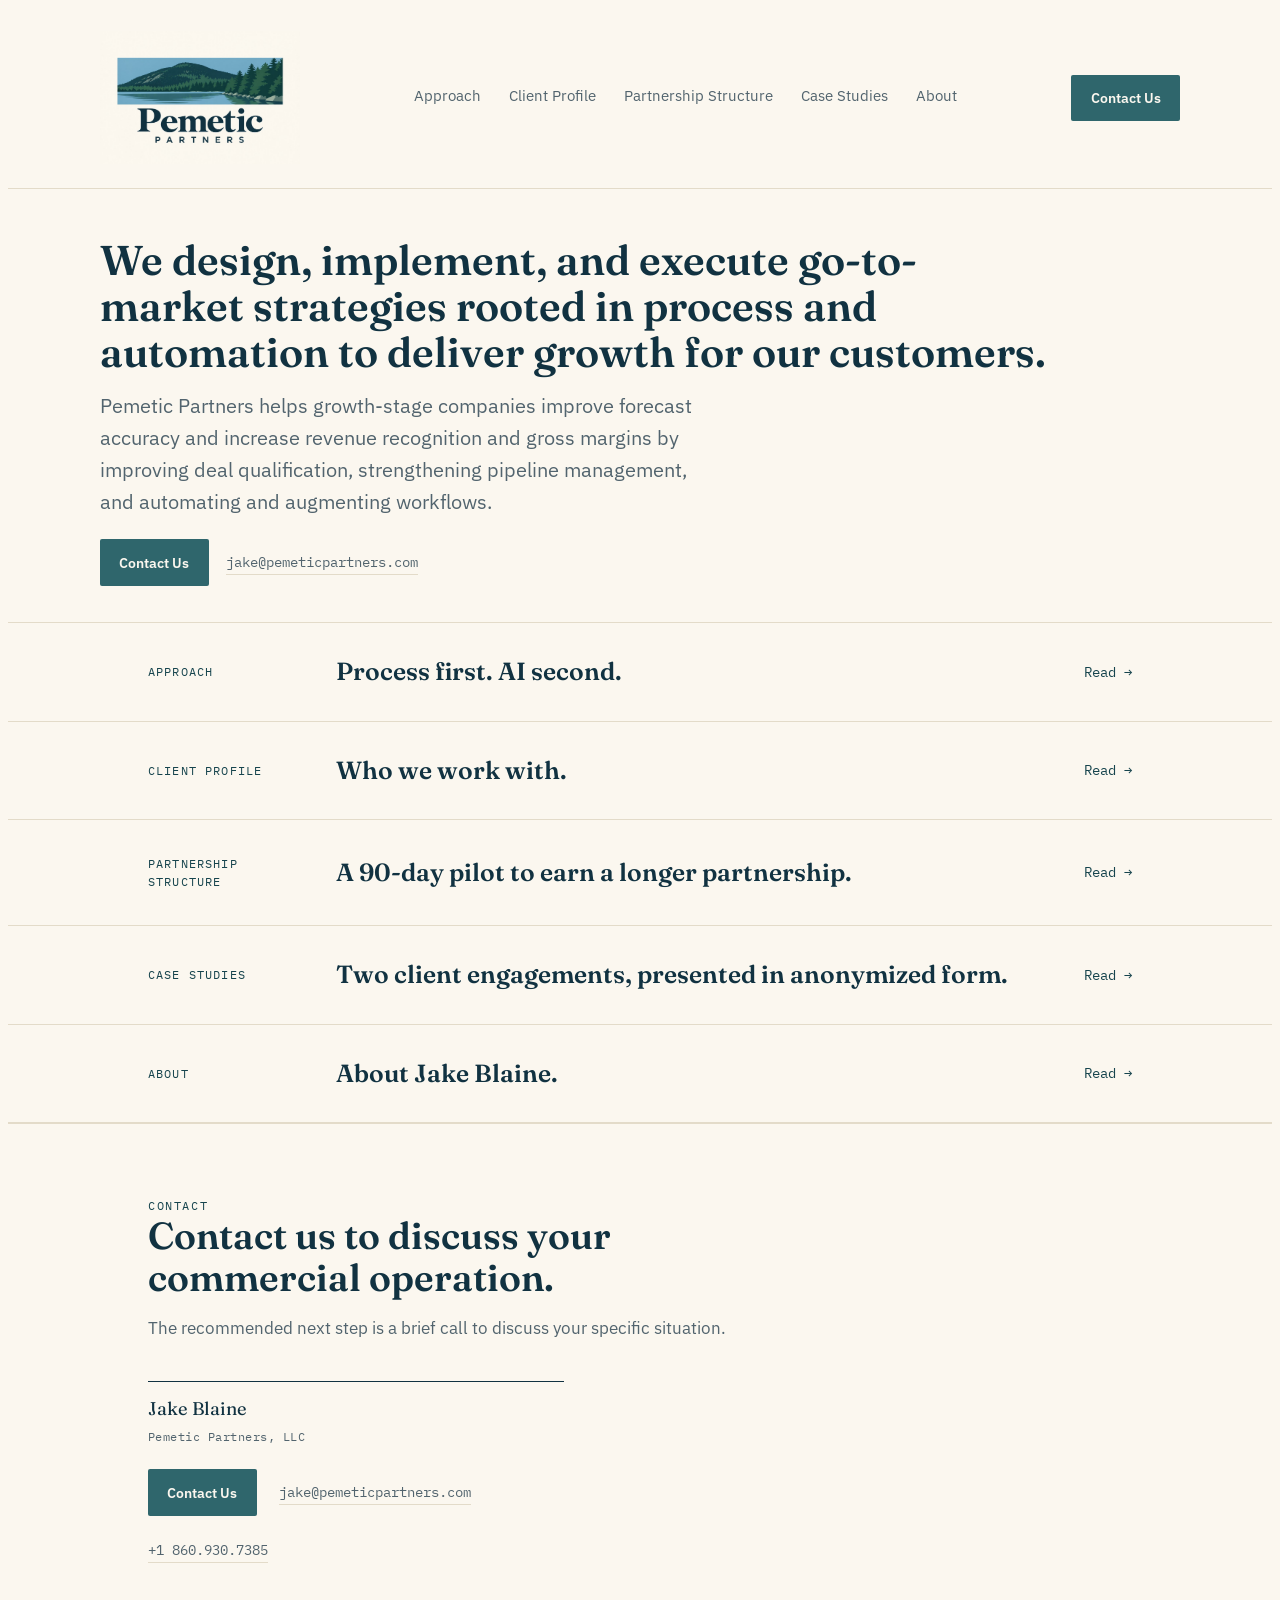
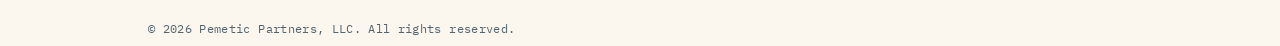
==== commit 5ca5ea6c: "Rename nav: Method -> Approach, The 90-Day Pilot -> Partnership Structure" ====
--- a/index.html
+++ b/index.html
@@ -28,9 +28,9 @@
       <img class="nav-logo" src="/logo.jpg" alt="Pemetic Partners" width="66" height="44">
     </a>
     <div class="navlinks">
-      <a href="/method.html">Method</a>
+      <a href="/method.html">Approach</a>
       <a href="/scope.html">Client Profile</a>
-      <a href="/engagement.html">The 90-Day Pilot</a>
+      <a href="/engagement.html">Partnership Structure</a>
       <a href="/work.html">Case Studies</a>
       <a href="/about.html">About</a>
     </div>
@@ -40,9 +40,9 @@
     </div>
   </div>
   <div class="mobile-menu">
-    <a href="/method.html">Method</a>
+    <a href="/method.html">Approach</a>
     <a href="/scope.html">Client Profile</a>
-    <a href="/engagement.html">The 90-Day Pilot</a>
+    <a href="/engagement.html">Partnership Structure</a>
     <a href="/work.html">Case Studies</a>
     <a href="/about.html">About</a>
   </div>
@@ -61,7 +61,7 @@
   <div class="teasers">
     <a class="teaser" href="/method.html">
       <div class="shell teaser-inner">
-        <p class="exhibit-label">Method</p>
+        <p class="exhibit-label">Approach</p>
         <h2>Process first. AI second.</h2>
         <span class="teaser-arrow">Read &rarr;</span>
       </div>
@@ -75,7 +75,7 @@
     </a>
     <a class="teaser" href="/engagement.html">
       <div class="shell teaser-inner">
-        <p class="exhibit-label">The 90-Day Pilot</p>
+        <p class="exhibit-label">Partnership Structure</p>
         <h2>A 90-day pilot to earn a longer partnership.</h2>
         <span class="teaser-arrow">Read &rarr;</span>
       </div>
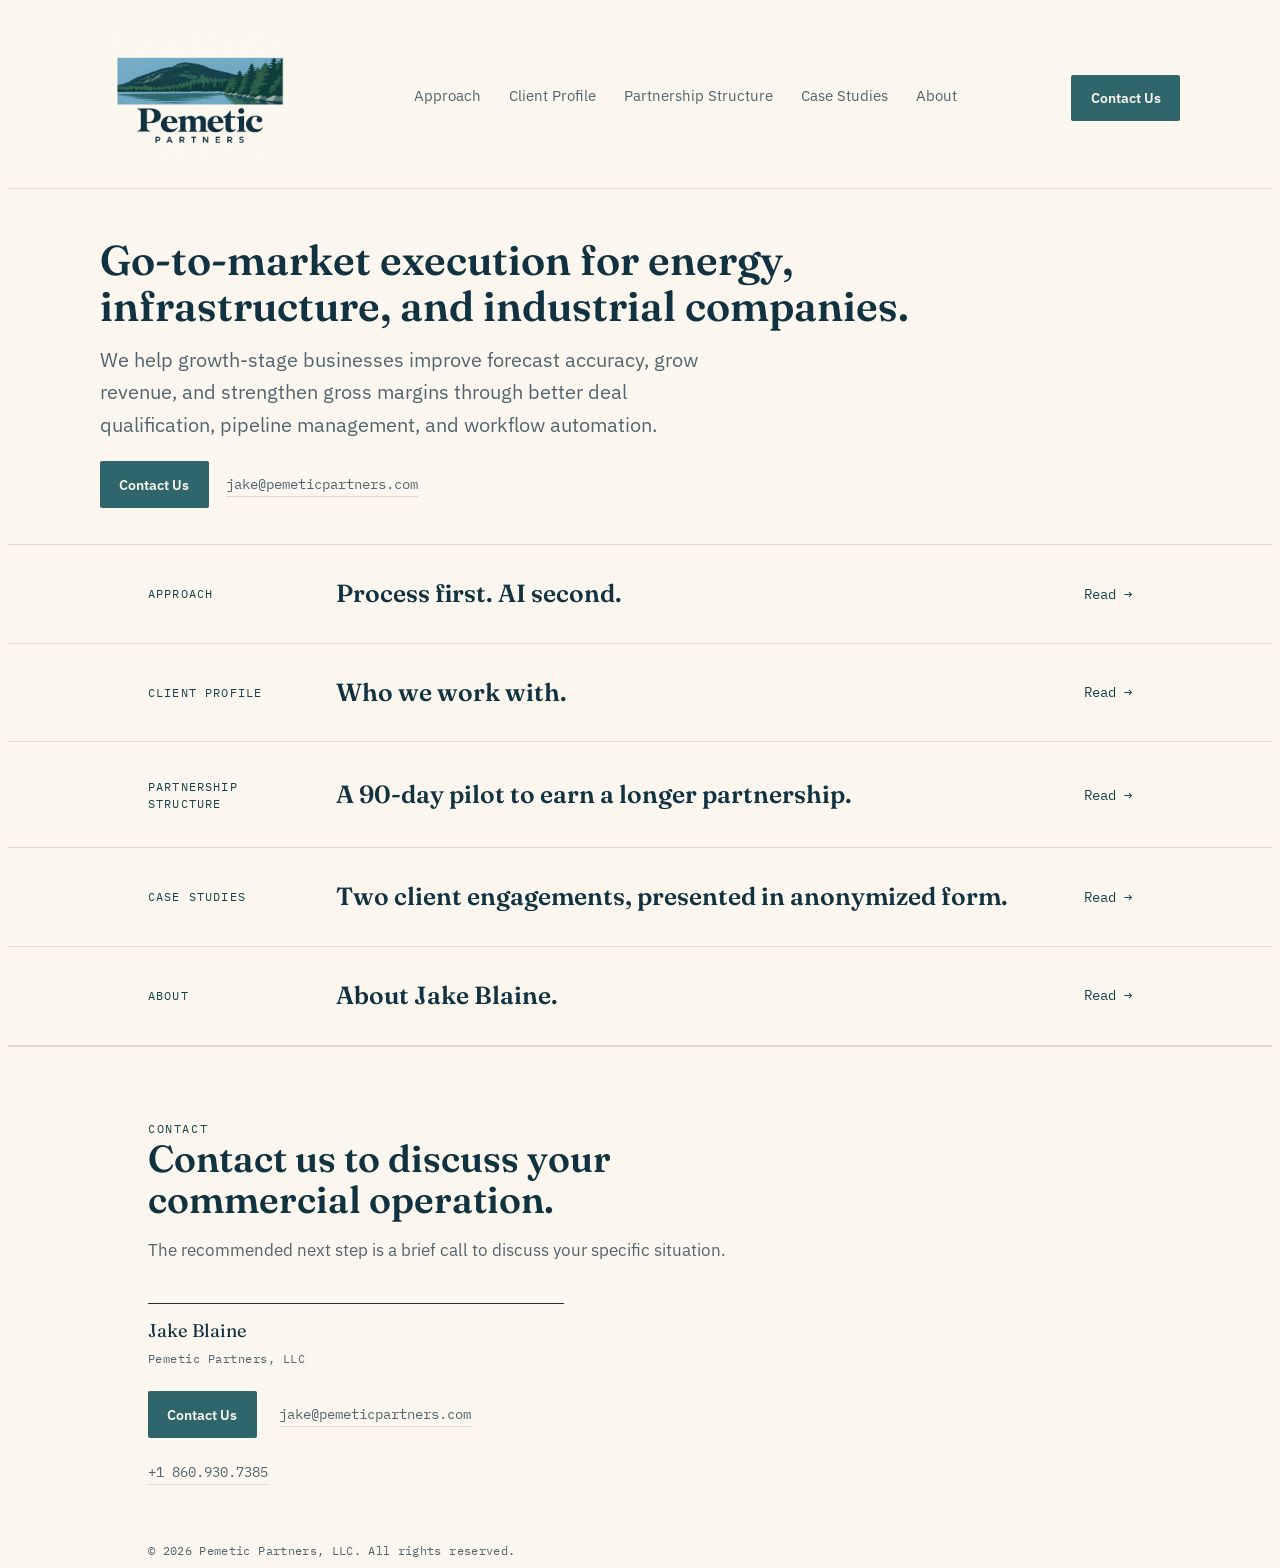
==== commit 70a4aada: "Finish website positioning, biography, and accessible navigation" ====
--- a/index.html
+++ b/index.html
@@ -4,25 +4,25 @@
 <meta charset="UTF-8">
 <meta name="viewport" content="width=device-width, initial-scale=1">
 <title>Pemetic Partners</title>
-<meta name="description" content="Pemetic Partners helps growth-stage companies improve forecast accuracy and increase revenue recognition and gross margins by improving deal qualification, strengthening pipeline management, and automating and augmenting workflows.">
+<meta name="description" content="We help growth-stage businesses improve forecast accuracy, grow revenue, and strengthen gross margins through better deal qualification, pipeline management, and workflow automation.">
 <link rel="icon" type="image/svg+xml" href="/favicon.svg">
 <link rel="canonical" href="https://pemeticpartners.com/">
 <meta property="og:type" content="website">
 <meta property="og:url" content="https://pemeticpartners.com/">
 <meta property="og:title" content="Pemetic Partners">
-<meta property="og:description" content="We design, implement, and execute go-to-market strategies rooted in process and automation to deliver growth for our customers.">
+<meta property="og:description" content="We help growth-stage businesses improve forecast accuracy, grow revenue, and strengthen gross margins through better deal qualification, pipeline management, and workflow automation.">
 <meta property="og:image" content="https://pemeticpartners.com/og-image.jpg">
 <meta name="twitter:card" content="summary_large_image">
 <meta name="twitter:title" content="Pemetic Partners">
-<meta name="twitter:description" content="We design, implement, and execute go-to-market strategies rooted in process and automation to deliver growth for our customers.">
+<meta name="twitter:description" content="We help growth-stage businesses improve forecast accuracy, grow revenue, and strengthen gross margins through better deal qualification, pipeline management, and workflow automation.">
 <meta name="twitter:image" content="https://pemeticpartners.com/og-image.jpg">
 <link rel="stylesheet" href="https://fonts.googleapis.com/css2?family=Fraunces:ital,wght@0,400;0,500;0,600;0,700;1,500&family=IBM+Plex+Sans:wght@400;500;600&family=IBM+Plex+Mono:wght@400;500&display=swap">
 <link rel="stylesheet" href="/style.css">
+<script src="/navigation.js" defer></script>
 </head>
 <body>
 
-<nav class="nav">
-  <input type="checkbox" id="menu-toggle" class="menu-toggle-input">
+<nav class="nav" aria-label="Main navigation">
   <div class="shell nav-inner">
     <a class="wordmark" href="/">
       <img class="nav-logo" src="/logo.jpg" alt="Pemetic Partners" width="66" height="44">
@@ -36,10 +36,10 @@
     </div>
     <div class="nav-actions">
       <a class="btn btn-primary" href="mailto:jake@pemeticpartners.com?subject=Intro%20call">Contact Us</a>
-      <label for="menu-toggle" class="menu-toggle-btn" aria-label="Open menu"><span></span><span></span><span></span></label>
+      <button type="button" class="menu-toggle-btn" aria-label="Open navigation menu" aria-expanded="false" aria-controls="mobile-menu"><span aria-hidden="true"></span><span aria-hidden="true"></span><span aria-hidden="true"></span></button>
     </div>
   </div>
-  <div class="mobile-menu">
+  <div id="mobile-menu" class="mobile-menu" hidden>
     <a href="/method.html">Approach</a>
     <a href="/scope.html">Client Profile</a>
     <a href="/engagement.html">Partnership Structure</a>
@@ -50,8 +50,8 @@
 
 <main>
   <section class="hero shell">
-    <h1>We design, implement, and execute go-to-market strategies rooted in process and automation to deliver growth for our customers.</h1>
-    <p class="prose">Pemetic Partners helps growth-stage companies improve forecast accuracy and increase revenue recognition and gross margins by improving deal qualification, strengthening pipeline management, and automating and augmenting workflows.</p>
+    <h1>Go-to-market execution for energy, infrastructure, and industrial companies.</h1>
+    <p class="prose">We help growth-stage businesses improve forecast accuracy, grow revenue, and strengthen gross margins through better deal qualification, pipeline management, and workflow automation.</p>
     <div class="hero-cta">
       <a class="btn btn-primary" href="mailto:jake@pemeticpartners.com?subject=Intro%20call">Contact Us</a>
       <a class="mail" href="mailto:jake@pemeticpartners.com">jake@pemeticpartners.com</a>
--- a/style.css
+++ b/style.css
@@ -109,10 +109,10 @@
 
 /* ---------- mobile menu ---------- */
 .nav-actions{display:flex;align-items:center;gap:1rem;}
-.menu-toggle-input{display:none;}
 .menu-toggle-btn{
   display:none;flex-direction:column;justify-content:center;gap:5px;
-  width:32px;height:32px;cursor:pointer;flex:none;
+  width:44px;height:44px;padding:6px;border:0;border-radius:2px;
+  background:transparent;color:var(--ink);cursor:pointer;flex:none;
 }
 .menu-toggle-btn span{display:block;height:2px;width:100%;background:var(--ink);border-radius:1px;transition:transform 0.2s ease,opacity 0.2s ease;}
 .mobile-menu{display:none;flex-direction:column;border-top:1px solid var(--rule);}
@@ -121,14 +121,18 @@
   border-bottom:1px solid var(--rule);font-size:1rem;
 }
 .mobile-menu a[aria-current="page"]{color:var(--brass-strong);font-weight:600;}
-.menu-toggle-input:checked ~ .mobile-menu{display:flex;}
-.menu-toggle-input:checked ~ .shell .menu-toggle-btn span:nth-child(1){transform:translateY(7px) rotate(45deg);}
-.menu-toggle-input:checked ~ .shell .menu-toggle-btn span:nth-child(2){opacity:0;}
-.menu-toggle-input:checked ~ .shell .menu-toggle-btn span:nth-child(3){transform:translateY(-7px) rotate(-45deg);}
-
-@media (max-width:760px){
+.mobile-menu:not([hidden]){display:flex;}
+.mobile-menu[hidden]{display:none;}
+.menu-toggle-btn[aria-expanded="true"] span:nth-child(1){transform:translateY(7px) rotate(45deg);}
+.menu-toggle-btn[aria-expanded="true"] span:nth-child(2){opacity:0;}
+.menu-toggle-btn[aria-expanded="true"] span:nth-child(3){transform:translateY(-7px) rotate(-45deg);}
+
+@media (max-width:960px){
   .navlinks{display:none;}
   .menu-toggle-btn{display:flex;}
+}
+@media (max-width:360px){
+  .nav-actions{gap:0.25rem;}
 }
 
 .btn{
@@ -215,7 +219,7 @@
 .case{margin-top:0;padding-top:2.2rem;}
 .case + .case{margin-top:2.6rem;border-top:1px solid var(--rule);padding-top:2.6rem;}
 .case-tag{font-family:var(--font-mono);font-size:0.72rem;letter-spacing:0.08em;text-transform:uppercase;color:var(--ink-soft);}
-.case h3{margin-top:0.55rem;font-size:1.3rem;max-width:36ch;}
+.case h2{margin:0.55rem 0 0;font-size:1.3rem;font-weight:500;max-width:36ch;}
 .stat-row{display:flex;flex-wrap:wrap;gap:2.2rem;margin:1.3rem 0 1.5rem;}
 .stat{border-top:1px solid var(--brass);padding-top:0.5rem;min-width:9rem;}
 .stat b{display:block;font-family:var(--font-mono);font-variant-numeric:tabular-nums;font-size:var(--fs-stat);color:var(--ink);font-weight:500;}
@@ -229,6 +233,8 @@
 
 /* principal */
 .principal p{max-width:42rem;}
+.principal-name{font-family:Georgia,'Times New Roman',serif;}
+.principal-text p + p{margin-top:1.1rem;}
 .principal-body{display:flex;gap:2rem;align-items:flex-start;flex-wrap:wrap;}
 .principal-photo{width:150px;flex:none;border-radius:2px;filter:grayscale(0.15);}
 .principal-text{flex:1 1 26rem;min-width:0;}
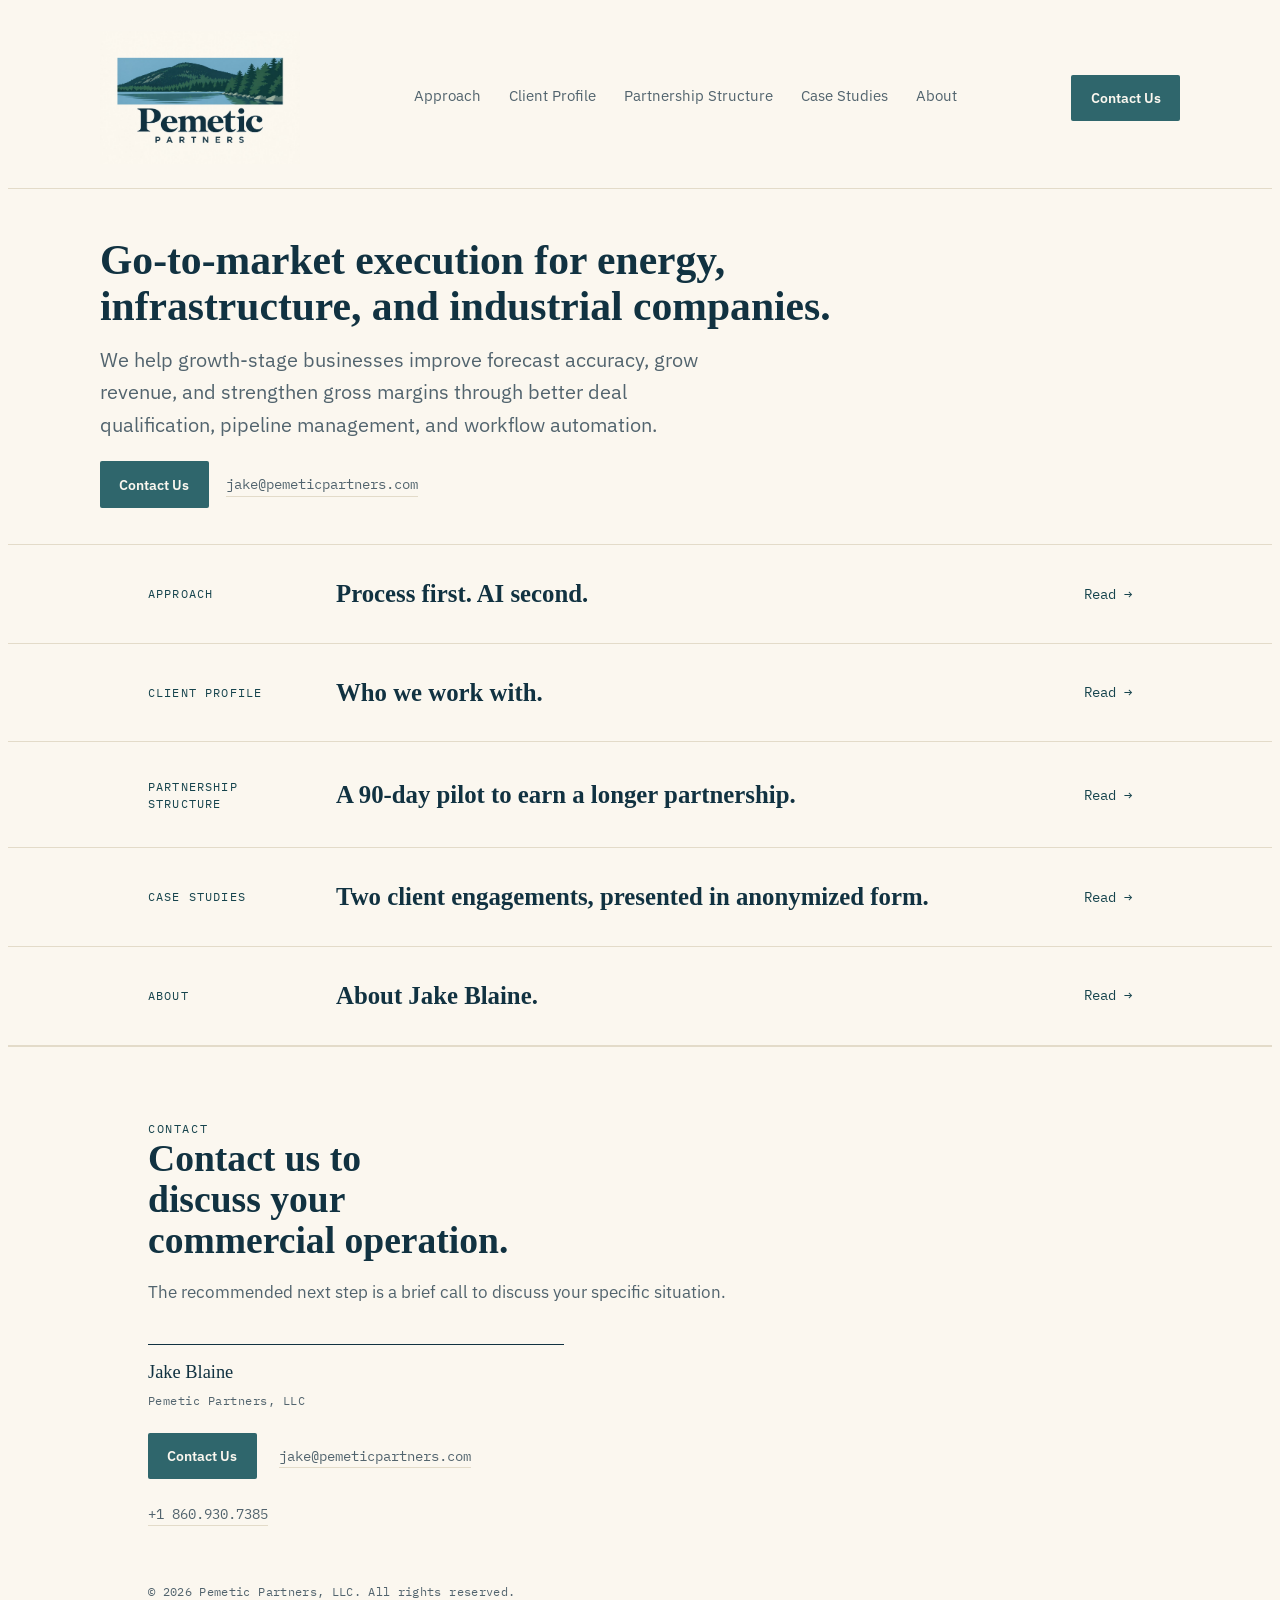
==== commit 06ab25de: "Clarify case studies and standardize heading typography" ====
--- a/index.html
+++ b/index.html
@@ -16,8 +16,8 @@
 <meta name="twitter:title" content="Pemetic Partners">
 <meta name="twitter:description" content="We help growth-stage businesses improve forecast accuracy, grow revenue, and strengthen gross margins through better deal qualification, pipeline management, and workflow automation.">
 <meta name="twitter:image" content="https://pemeticpartners.com/og-image.jpg">
-<link rel="stylesheet" href="https://fonts.googleapis.com/css2?family=Fraunces:ital,wght@0,400;0,500;0,600;0,700;1,500&family=IBM+Plex+Sans:wght@400;500;600&family=IBM+Plex+Mono:wght@400;500&display=swap">
-<link rel="stylesheet" href="/style.css">
+<link rel="stylesheet" href="https://fonts.googleapis.com/css2?family=IBM+Plex+Sans:wght@400;500;600&family=IBM+Plex+Mono:wght@400;500&display=swap">
+<link rel="stylesheet" href="/style.css?v=b8e7913b643d">
 <script src="/navigation.js" defer></script>
 </head>
 <body>
--- a/style.css
+++ b/style.css
@@ -9,7 +9,7 @@
   --accent-wash:#DCE7E6;
   --on-brass:#FBF7EF;
 
-  --font-display:'Fraunces','Iowan Old Style','Palatino Linotype',Georgia,serif;
+  --font-display:Georgia,'Times New Roman',serif;
   --font-body:'IBM Plex Sans',-apple-system,BlinkMacSystemFont,'Segoe UI',Roboto,Helvetica,Arial,sans-serif;
   --font-mono:'IBM Plex Mono',SFMono-Regular,Menlo,Consolas,'Liberation Mono',monospace;
 
@@ -220,11 +220,17 @@
 .case + .case{margin-top:2.6rem;border-top:1px solid var(--rule);padding-top:2.6rem;}
 .case-tag{font-family:var(--font-mono);font-size:0.72rem;letter-spacing:0.08em;text-transform:uppercase;color:var(--ink-soft);}
 .case h2{margin:0.55rem 0 0;font-size:1.3rem;font-weight:500;max-width:36ch;}
-.stat-row{display:flex;flex-wrap:wrap;gap:2.2rem;margin:1.3rem 0 1.5rem;}
-.stat{border-top:1px solid var(--brass);padding-top:0.5rem;min-width:9rem;}
-.stat b{display:block;font-family:var(--font-mono);font-variant-numeric:tabular-nums;font-size:var(--fs-stat);color:var(--ink);font-weight:500;}
-.stat span{display:block;font-size:var(--fs-small);color:var(--ink-soft);margin-top:0.2rem;}
+.stat-row{display:grid;grid-template-columns:repeat(3,minmax(0,1fr));gap:1.5rem;margin:1.3rem 0 1.8rem;}
+.stat{border-top:1px solid var(--brass);padding-top:0.65rem;min-width:0;}
+.stat dt{font-size:var(--fs-small);color:var(--ink-soft);line-height:1.5;}
+.stat dd{margin:0.35rem 0 0;font-family:var(--font-mono);font-variant-numeric:tabular-nums;font-size:clamp(1.7rem,1.2rem + 1.5vw,2.25rem);color:var(--ink);font-weight:500;white-space:nowrap;line-height:1.3;}
+.stat dd small{font-family:var(--font-body);font-size:var(--fs-small);font-weight:400;}
+@media (max-width:1000px){.stat-row{grid-template-columns:1fr;gap:1rem;}}
 .case p{max-width:44rem;color:var(--ink-soft);margin-top:1rem;}
+.case h3{margin-top:1.4rem;font-family:var(--font-body);font-size:1rem;font-weight:600;line-height:1.4;}
+.case h3 + p{margin-top:0.4rem;}
+.case-steps{max-width:44rem;margin:0.4rem 0 0;padding-left:1.35rem;color:var(--ink-soft);}
+.case-steps li + li{margin-top:0.5rem;}
 .note{
   margin-top:1.1rem;max-width:44rem;padding-left:1rem;border-left:2px solid var(--brass);
 }
